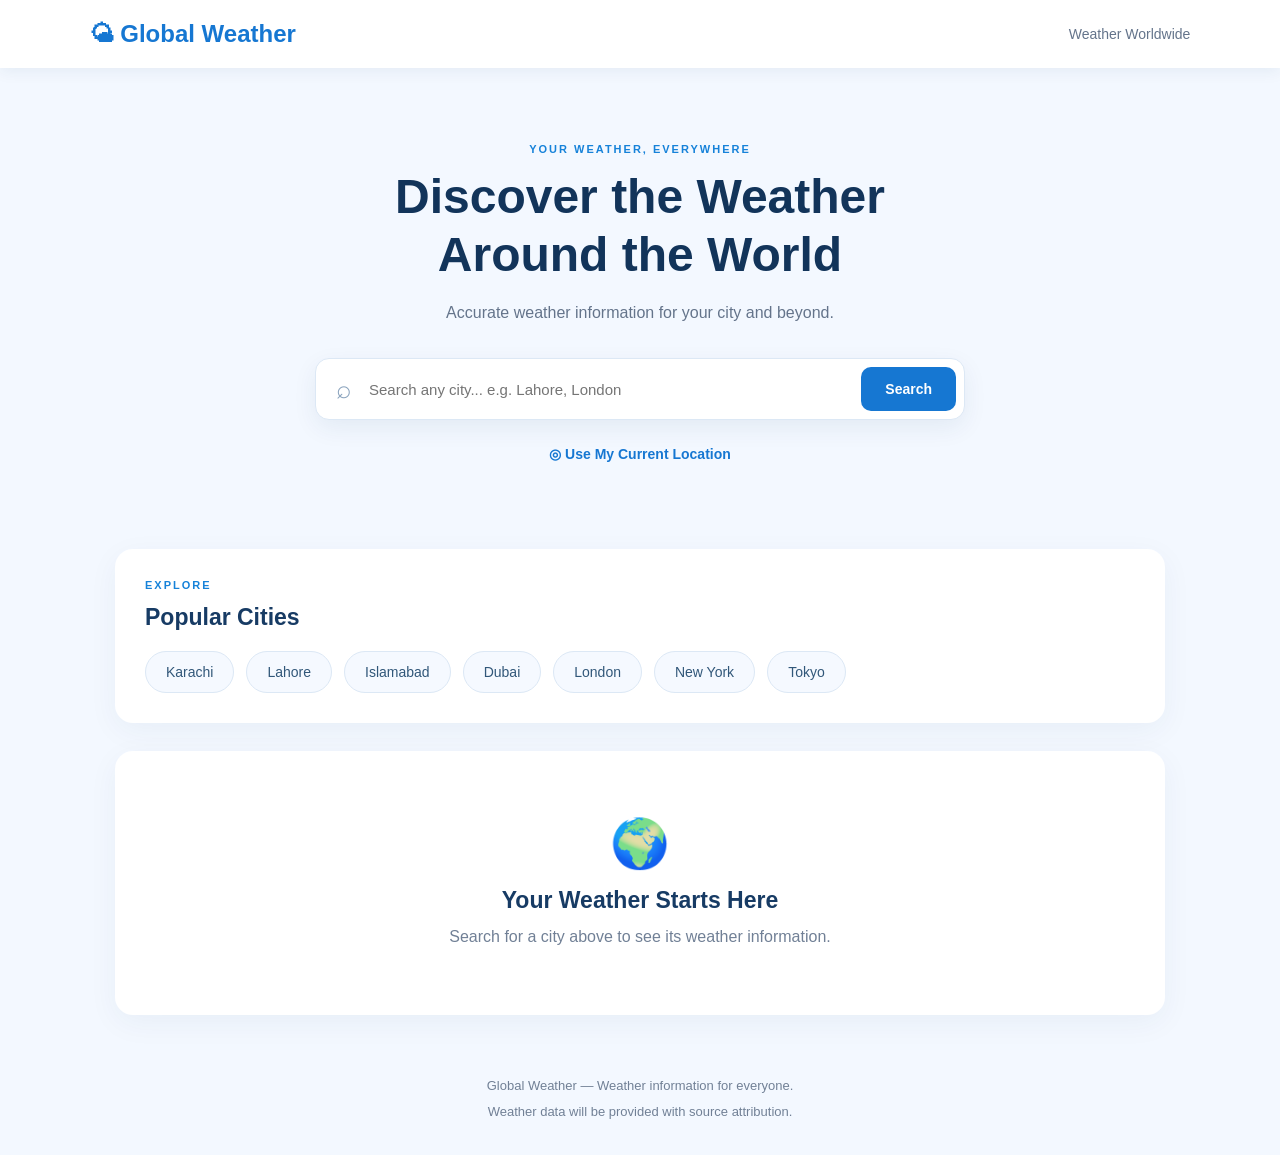
==== index.html @ faf13d88 "Add GlobalWeather website" ====
<!DOCTYPE html>
<html lang="en">
<head>
    <meta charset="UTF-8">
    <meta name="viewport" content="width=device-width, initial-scale=1.0">
    <meta name="description" content="Check live weather and forecasts for cities across Pakistan and worldwide.">
    <title>Global Weather — Live Weather Worldwide</title>
    <link rel="stylesheet" href="styles.css">
</head>
<body>

<header class="header">
    <a href="#" class="logo">🌤 Global Weather</a>
    <span class="header-label">Weather Worldwide</span>
</header>

<main>
    <section class="hero">
        <span class="eyebrow">YOUR WEATHER, EVERYWHERE</span>
        <h1>Discover the Weather<br>Around the World</h1>
        <p>Accurate weather information for your city and beyond.</p>

        <form class="search-box" id="searchForm">
            <span class="search-icon">⌕</span>
            <input
                    type="text"
                    id="cityInput"
                    placeholder="Search any city... e.g. Lahore, London"
                    autocomplete="off"
                    required
            >
            <button type="submit">Search</button>
        </form>

        <button class="location-btn" id="locationBtn">
            ◎ Use My Current Location
        </button>

        <p id="statusMessage" class="status-message" aria-live="polite"></p>
    </section>

    <section class="container">
        <div class="section-heading">
            <div>
                <span class="eyebrow">EXPLORE</span>
                <h2>Popular Cities</h2>
            </div>
        </div>

        <div class="city-list">
            <button class="city-btn" data-city="Karachi">Karachi</button>
            <button class="city-btn" data-city="Lahore">Lahore</button>
            <button class="city-btn" data-city="Islamabad">Islamabad</button>
            <button class="city-btn" data-city="Dubai">Dubai</button>
            <button class="city-btn" data-city="London">London</button>
            <button class="city-btn" data-city="New York">New York</button>
            <button class="city-btn" data-city="Tokyo">Tokyo</button>
        </div>
    </section>

    <section class="container weather-section" id="weatherSection">
        <div class="empty-weather">
            <div class="weather-icon">🌍</div>
            <h2>Your Weather Starts Here</h2>
            <p>Search for a city above to see its weather information.</p>
        </div>
    </section>
</main>

<footer class="footer">
    <p>Global Weather — Weather information for everyone.</p>
    <p>Weather data will be provided with source attribution.</p>
</footer>

<script src="app.js"></script>
</body>
</html>
---- styles.css ----
* {
    margin: 0;
    padding: 0;
    box-sizing: border-box;
}

body {
    font-family: Arial, sans-serif;
    background: #f3f8ff;
    color: #172b4d;
    min-height: 100vh;
}

.header {
    background: #fff;
    padding: 20px 7%;
    display: flex;
    justify-content: space-between;
    align-items: center;
    box-shadow: 0 3px 15px rgba(20, 60, 100, .07);
}

.logo {
    color: #1677d2;
    font-size: 24px;
    font-weight: 700;
    text-decoration: none;
}

.header-label {
    color: #64748b;
    font-size: 14px;
}

.hero {
    text-align: center;
    padding: 75px 20px 45px;
}

.eyebrow {
    display: block;
    color: #1682d9;
    font-size: 11px;
    font-weight: 700;
    letter-spacing: 2px;
    margin-bottom: 13px;
}

.hero h1 {
    font-size: clamp(32px, 5vw, 48px);
    line-height: 1.2;
    color: #12345a;
    margin-bottom: 16px;
}

.hero > p {
    color: #64748b;
    line-height: 1.7;
}

.search-box {
    max-width: 650px;
    margin: 32px auto 16px;
    padding: 8px;
    background: white;
    border: 1px solid #dce8f5;
    border-radius: 14px;
    display: flex;
    align-items: center;
    box-shadow: 0 8px 25px rgba(20, 60, 100, .07);
}

.search-icon {
    font-size: 26px;
    padding: 0 12px;
    color: #8aa3bd;
}

.search-box input {
    flex: 1;
    min-width: 0;
    border: none;
    outline: none;
    padding: 13px 5px;
    font-size: 15px;
    color: #172b4d;
}

.search-box button {
    background: #1677d2;
    color: white;
    border: none;
    border-radius: 10px;
    padding: 14px 24px;
    font-size: 14px;
    font-weight: 700;
    cursor: pointer;
    transition: .2s;
}

.search-box button:hover {
    background: #095eaf;
}

.location-btn {
    background: transparent;
    border: none;
    color: #1677d2;
    font-size: 14px;
    font-weight: 600;
    cursor: pointer;
    padding: 10px;
}

.status-message {
    min-height: 22px;
    color: #d97706;
    font-size: 14px;
    margin-top: 10px;
}

.container {
    max-width: 1050px;
    margin: 0 auto 28px;
    padding: 30px;
    background: white;
    border-radius: 18px;
    box-shadow: 0 8px 30px rgba(20, 60, 100, .05);
}

.section-heading {
    margin-bottom: 20px;
}

.section-heading h2,
.container h2 {
    color: #173b64;
    font-size: 23px;
}

.city-list {
    display: flex;
    flex-wrap: wrap;
    gap: 12px;
}

.city-btn {
    padding: 12px 20px;
    border: 1px solid #dce8f5;
    border-radius: 30px;
    background: #f5f9ff;
    color: #315779;
    font-size: 14px;
    cursor: pointer;
    transition: .2s;
}

.city-btn:hover {
    background: #e3f1ff;
    border-color: #1677d2;
    color: #1677d2;
}

.weather-section {
    min-height: 230px;
}

.empty-weather {
    text-align: center;
    padding: 35px 10px;
}

.weather-icon {
    font-size: 48px;
    margin-bottom: 15px;
}

.empty-weather h2 {
    margin-bottom: 10px;
}

.empty-weather p {
    color: #718096;
    line-height: 1.6;
    margin-top: 8px;
}

.weather-result h3 {
    font-size: 19px;
    color: #173b64;
    margin: 30px 0 17px;
}

.weather-top {
    display: flex;
    justify-content: space-between;
    align-items: center;
    gap: 20px;
}

.weather-top h2 {
    font-size: 27px;
    margin-bottom: 9px;
}

.weather-top p {
    color: #718096;
    font-size: 14px;
}

.main-temperature {
    text-align: center;
}

.main-temperature img {
    width: 75px;
    height: 75px;
    display: block;
    margin: auto;
}

.main-temperature strong {
    font-size: 42px;
    color: #1677d2;
}

.main-temperature p {
    margin-top: 5px;
}

.weather-details {
    display: grid;
    grid-template-columns: repeat(4, 1fr);
    gap: 14px;
    margin-top: 30px;
}

.detail-card {
    background: #f3f8ff;
    border: 1px solid #e5eef8;
    border-radius: 13px;
    padding: 20px 12px;
    text-align: center;
}

.detail-card span {
    display: block;
    color: #718096;
    font-size: 13px;
    margin-bottom: 10px;
}

.detail-card strong {
    color: #173b64;
    font-size: 19px;
}

.forecast-list {
    display: flex;
    flex-wrap: wrap;
    gap: 12px;
}

.forecast-item {
    flex: 1;
    min-width: 120px;
    background: #f3f8ff;
    border: 1px solid #e5eef8;
    border-radius: 12px;
    padding: 17px 12px;
    text-align: center;
    display: flex;
    flex-direction: column;
    gap: 10px;
}

.forecast-item span {
    font-size: 18px;
    font-weight: 700;
    color: #1677d2;
}

.forecast-item small {
    color: #718096;
    line-height: 1.4;
}

.sun-info {
    display: flex;
    flex-wrap: wrap;
    justify-content: space-between;
    gap: 12px;
    margin-top: 25px;
    padding: 18px;
    background: #fff8e9;
    border-radius: 12px;
    color: #805d22;
}

.weather-source {
    margin-top: 22px;
    color: #718096;
    font-size: 12px;
}

.weather-source a {
    color: #1677d2;
}

.footer {
    text-align: center;
    padding: 30px 15px;
    color: #718096;
    font-size: 13px;
    line-height: 2;
}

@media (max-width: 650px) {
    .header {
        padding: 17px 5%;
    }

    .logo {
        font-size: 19px;
    }

    .header-label {
        font-size: 12px;
    }

    .hero {
        padding: 55px 16px 35px;
    }

    .search-box {
        gap: 3px;
    }

    .search-box input {
        font-size: 13px;
    }

    .search-box button {
        padding: 13px 15px;
    }

    .container {
        margin: 0 12px 20px;
        padding: 22px 17px;
    }

    .weather-top {
        align-items: flex-start;
    }

    .weather-top h2 {
        font-size: 20px;
    }

    .main-temperature strong {
        font-size: 32px;
    }

    .main-temperature img {
        width: 55px;
        height: 55px;
    }

    .weather-details {
        grid-template-columns: repeat(2, 1fr);
    }

    .forecast-item {
        min-width: 95px;
    }
}
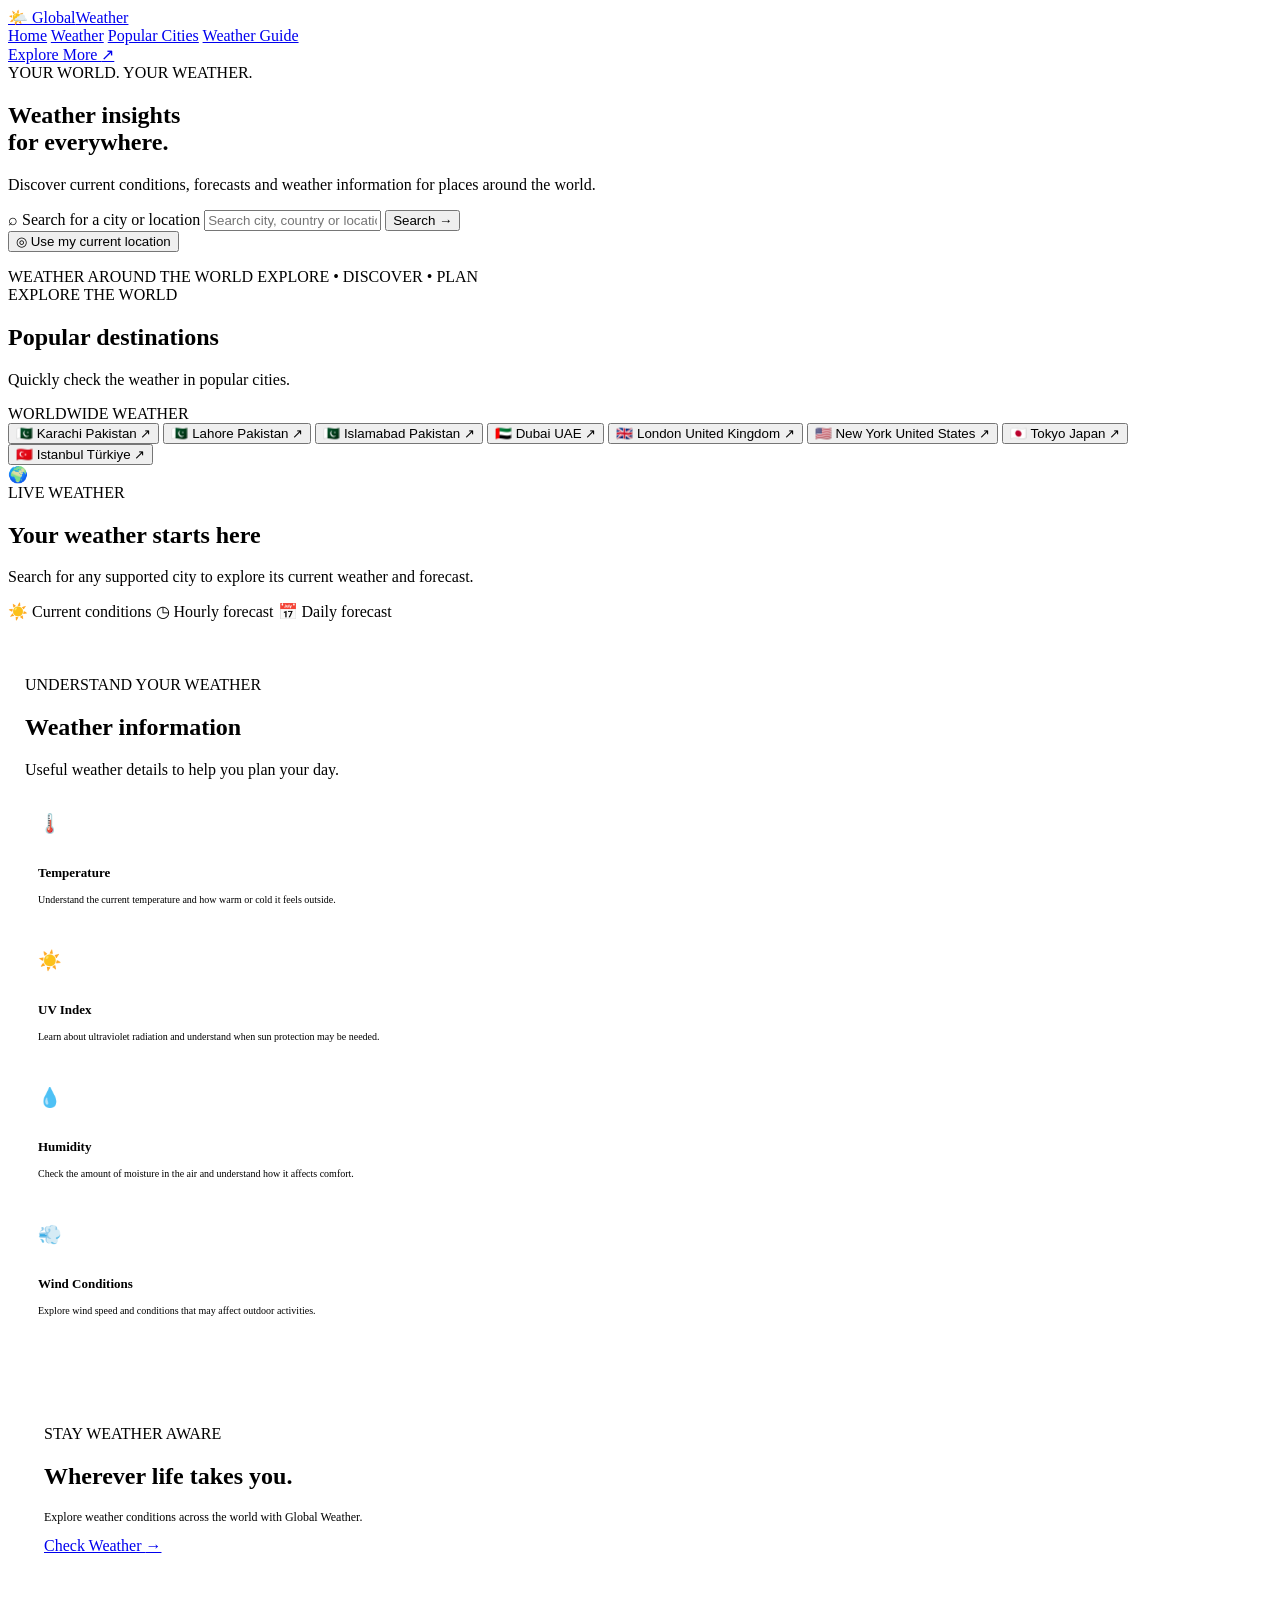
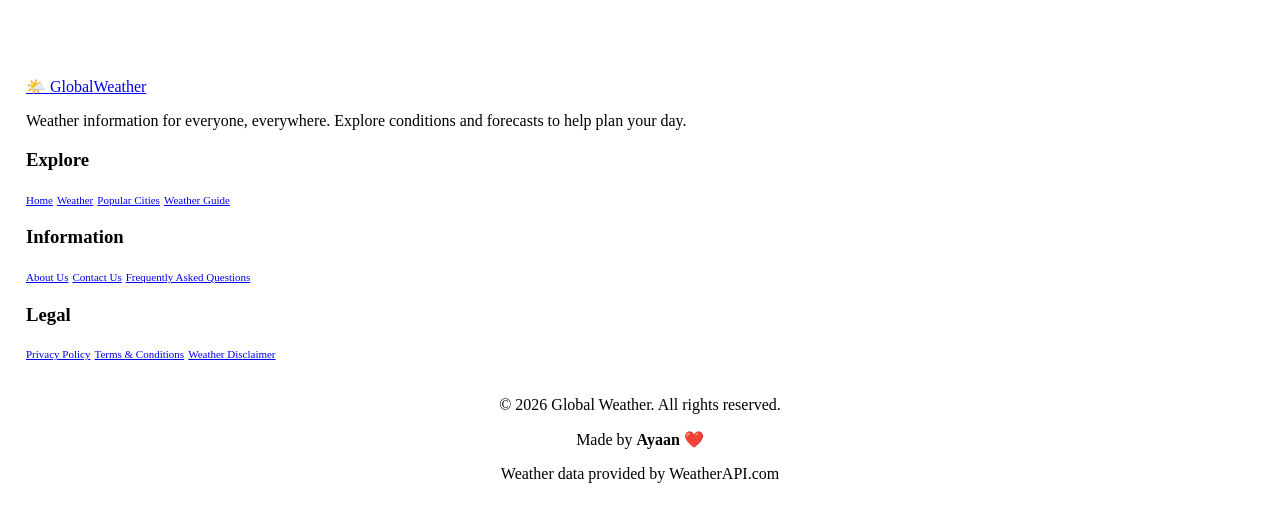
==== commit 03c24a7a: "Final GlobalWeather update" ====
--- a/index.html
+++ b/index.html
@@ -4,75 +4,315 @@
 <head>
     <meta charset="UTF-8">
     <meta name="viewport" content="width=device-width, initial-scale=1.0">
-    <meta name="description" content="Check live weather and forecasts for cities across Pakistan and worldwide.">
-    <title>Global Weather — Live Weather Worldwide</title>
+
+    <title>Global Weather — Live Weather Forecast Worldwide</title>
+    <meta name="description" content="Explore current weather, hourly forecasts, daily weather conditions and forecasts for cities across Pakistan and around the world.">
+    <meta name="theme-color" content="#ffffff">
+
+    <link rel="preconnect" href="https://fonts.googleapis.com">
+    <link rel="preconnect" href="https://fonts.gstatic.com" crossorigin>
+    <link href="https://fonts.googleapis.com/css2?family=DM+Sans:wght@400;500;600;700;800&display=swap" rel="stylesheet">
+
     <link rel="stylesheet" href="styles.css">
 </head>
+
 <body>
 
-<header class="header">
-    <a href="#" class="logo">🌤 Global Weather</a>
-    <span class="header-label">Weather Worldwide</span>
+<header class="site-header">
+    <div class="header-inner">
+
+        <a href="index.html" class="brand">
+            <span class="brand-icon">🌤️</span>
+            <span>Global<span class="brand-blue">Weather</span></span>
+        </a>
+
+        <nav class="main-nav" aria-label="Main navigation">
+            <a href="#home" class="active">Home</a>
+            <a href="#weatherSection">Weather</a>
+            <a href="#popularCities">Popular Cities</a>
+            <a href="#weatherInfo">Weather Guide</a>
+        </nav>
+
+        <a href="#footer" class="header-link">Explore More <span>↗</span></a>
+
+    </div>
 </header>
 
 <main>
-    <section class="hero">
-        <span class="eyebrow">YOUR WEATHER, EVERYWHERE</span>
-        <h1>Discover the Weather<br>Around the World</h1>
-        <p>Accurate weather information for your city and beyond.</p>
-
-        <form class="search-box" id="searchForm">
-            <span class="search-icon">⌕</span>
-            <input
-                    type="text"
-                    id="cityInput"
-                    placeholder="Search any city... e.g. Lahore, London"
-                    autocomplete="off"
-                    required
-            >
-            <button type="submit">Search</button>
-        </form>
-
-        <button class="location-btn" id="locationBtn">
-            ◎ Use My Current Location
-        </button>
-
-        <p id="statusMessage" class="status-message" aria-live="polite"></p>
-    </section>
-
-    <section class="container">
+
+    <!-- HERO SECTION -->
+    <section class="hero-section" id="home">
+        <div class="hero-background"></div>
+
+        <div class="hero-content">
+
+            <span class="hero-label">
+                <span class="live-dot"></span>
+                YOUR WORLD. YOUR WEATHER.
+            </span>
+
+            <h1>
+                Weather insights<br>
+                for <span>everywhere.</span>
+            </h1>
+
+            <p class="hero-description">
+                Discover current conditions, forecasts and weather
+                information for places around the world.
+            </p>
+
+            <form class="search-box" id="searchForm">
+                <span class="search-icon">⌕</span>
+
+                <label for="cityInput" class="visually-hidden">
+                    Search for a city or location
+                </label>
+
+                <input
+                        type="text"
+                        id="cityInput"
+                        placeholder="Search city, country or location..."
+                        autocomplete="off"
+                        required
+                >
+
+                <button type="submit">
+                    Search <span>→</span>
+                </button>
+            </form>
+
+            <button class="location-btn" id="locationBtn">
+                <span>◎</span> Use my current location
+            </button>
+
+            <p id="statusMessage" class="status-message" aria-live="polite"></p>
+
+        </div>
+
+        <div class="hero-bottom">
+            <span>WEATHER AROUND THE WORLD</span>
+            <span>EXPLORE • DISCOVER • PLAN</span>
+        </div>
+    </section>
+
+
+    <!-- POPULAR CITIES -->
+    <section class="content-section popular-section" id="popularCities">
+
         <div class="section-heading">
             <div>
-                <span class="eyebrow">EXPLORE</span>
-                <h2>Popular Cities</h2>
+                <span class="section-kicker">EXPLORE THE WORLD</span>
+                <h2>Popular destinations</h2>
+                <p>Quickly check the weather in popular cities.</p>
             </div>
-        </div>
-
-        <div class="city-list">
-            <button class="city-btn" data-city="Karachi">Karachi</button>
-            <button class="city-btn" data-city="Lahore">Lahore</button>
-            <button class="city-btn" data-city="Islamabad">Islamabad</button>
-            <button class="city-btn" data-city="Dubai">Dubai</button>
-            <button class="city-btn" data-city="London">London</button>
-            <button class="city-btn" data-city="New York">New York</button>
-            <button class="city-btn" data-city="Tokyo">Tokyo</button>
-        </div>
-    </section>
-
-    <section class="container weather-section" id="weatherSection">
-        <div class="empty-weather">
-            <div class="weather-icon">🌍</div>
-            <h2>Your Weather Starts Here</h2>
-            <p>Search for a city above to see its weather information.</p>
-        </div>
-    </section>
+
+            <span class="section-decoration">WORLDWIDE WEATHER</span>
+        </div>
+
+        <div class="city-grid">
+
+            <button class="city-card" data-city="Karachi">
+                <span class="city-flag">🇵🇰</span>
+                <span class="city-name">Karachi</span>
+                <span class="city-country">Pakistan</span>
+                <span class="city-arrow">↗</span>
+            </button>
+
+            <button class="city-card" data-city="Lahore">
+                <span class="city-flag">🇵🇰</span>
+                <span class="city-name">Lahore</span>
+                <span class="city-country">Pakistan</span>
+                <span class="city-arrow">↗</span>
+            </button>
+
+            <button class="city-card" data-city="Islamabad">
+                <span class="city-flag">🇵🇰</span>
+                <span class="city-name">Islamabad</span>
+                <span class="city-country">Pakistan</span>
+                <span class="city-arrow">↗</span>
+            </button>
+
+            <button class="city-card" data-city="Dubai">
+                <span class="city-flag">🇦🇪</span>
+                <span class="city-name">Dubai</span>
+                <span class="city-country">UAE</span>
+                <span class="city-arrow">↗</span>
+            </button>
+
+            <button class="city-card" data-city="London">
+                <span class="city-flag">🇬🇧</span>
+                <span class="city-name">London</span>
+                <span class="city-country">United Kingdom</span>
+                <span class="city-arrow">↗</span>
+            </button>
+
+            <button class="city-card" data-city="New York">
+                <span class="city-flag">🇺🇸</span>
+                <span class="city-name">New York</span>
+                <span class="city-country">United States</span>
+                <span class="city-arrow">↗</span>
+            </button>
+
+            <button class="city-card" data-city="Tokyo">
+                <span class="city-flag">🇯🇵</span>
+                <span class="city-name">Tokyo</span>
+                <span class="city-country">Japan</span>
+                <span class="city-arrow">↗</span>
+            </button>
+
+            <button class="city-card" data-city="Istanbul">
+                <span class="city-flag">🇹🇷</span>
+                <span class="city-name">Istanbul</span>
+                <span class="city-country">Türkiye</span>
+                <span class="city-arrow">↗</span>
+            </button>
+
+        </div>
+    </section>
+
+
+    <!-- WEATHER RESULTS -->
+    <section class="content-section weather-section" id="weatherSection">
+
+        <div class="weather-welcome">
+            <div class="welcome-icon">🌍</div>
+
+            <span class="section-kicker">LIVE WEATHER</span>
+
+            <h2>Your weather starts here</h2>
+
+            <p>
+                Search for any supported city to explore its current
+                weather and forecast.
+            </p>
+
+            <div class="welcome-features">
+                <span>☀️ Current conditions</span>
+                <span>◷ Hourly forecast</span>
+                <span>📅 Daily forecast</span>
+            </div>
+        </div>
+
+    </section>
+
+
+    <!-- WEATHER INFORMATION -->
+    <section class="content-section information-section" id="weatherInfo">
+
+        <div class="section-heading">
+            <div>
+                <span class="section-kicker">UNDERSTAND YOUR WEATHER</span>
+                <h2>Weather information</h2>
+                <p>Useful weather details to help you plan your day.</p>
+            </div>
+        </div>
+
+        <div class="information-grid">
+
+            <article class="information-card">
+                <div class="info-icon blue-icon">🌡️</div>
+                <h3>Temperature</h3>
+                <p>
+                    Understand the current temperature and how warm
+                    or cold it feels outside.
+                </p>
+            </article>
+
+            <article class="information-card">
+                <div class="info-icon orange-icon">☀️</div>
+                <h3>UV Index</h3>
+                <p>
+                    Learn about ultraviolet radiation and understand
+                    when sun protection may be needed.
+                </p>
+            </article>
+
+            <article class="information-card">
+                <div class="info-icon green-icon">💧</div>
+                <h3>Humidity</h3>
+                <p>
+                    Check the amount of moisture in the air and
+                    understand how it affects comfort.
+                </p>
+            </article>
+
+            <article class="information-card">
+                <div class="info-icon purple-icon">💨</div>
+                <h3>Wind Conditions</h3>
+                <p>
+                    Explore wind speed and conditions that may
+                    affect outdoor activities.
+                </p>
+            </article>
+
+        </div>
+    </section>
+
+
+    <!-- CALL TO ACTION -->
+    <section class="explore-banner">
+        <div>
+            <span class="section-kicker">STAY WEATHER AWARE</span>
+            <h2>Wherever life takes you.</h2>
+            <p>Explore weather conditions across the world with Global Weather.</p>
+        </div>
+
+        <a href="#home" class="explore-button">Check Weather <span>→</span></a>
+    </section>
+
 </main>
 
-<footer class="footer">
-    <p>Global Weather — Weather information for everyone.</p>
-    <p>Weather data will be provided with source attribution.</p>
+
+<!-- FOOTER -->
+<footer class="site-footer" id="footer">
+
+    <div class="footer-main">
+
+        <div class="footer-brand-column">
+            <a href="index.html" class="brand footer-brand">
+                <span class="brand-icon">🌤️</span>
+                <span>Global<span class="brand-blue">Weather</span></span>
+            </a>
+
+            <p>
+                Weather information for everyone, everywhere.
+                Explore conditions and forecasts to help plan your day.
+            </p>
+        </div>
+
+        <div class="footer-column">
+            <h3>Explore</h3>
+            <a href="index.html">Home</a>
+            <a href="#weatherSection">Weather</a>
+            <a href="#popularCities">Popular Cities</a>
+            <a href="#weatherInfo">Weather Guide</a>
+        </div>
+
+        <div class="footer-column">
+            <h3>Information</h3>
+            <a href="about.html">About Us</a>
+            <a href="contact.html">Contact Us</a>
+            <a href="faq.html">Frequently Asked Questions</a>
+        </div>
+
+        <div class="footer-column">
+            <h3>Legal</h3>
+            <a href="privacy.html">Privacy Policy</a>
+            <a href="terms.html">Terms & Conditions</a>
+            <a href="disclaimer.html">Weather Disclaimer</a>
+        </div>
+
+    </div>
+
+    <div class="footer-bottom">
+        <p>© <span id="currentYear">2026</span> Global Weather. All rights reserved.</p>
+        <p class="made-by">Made by <strong>Ayaan</strong> ❤️</p>
+        <p class="footer-credit">Weather data provided by WeatherAPI.com</p>
+    </div>
+
 </footer>
 
 <script src="app.js"></script>
+
 </body>
 </html>
--- a/styles.css
+++ b/styles.css
@@ -1,377 +1,137 @@
 
-* {
-    margin: 0;
-    padding: 0;
-    box-sizing: border-box;
-}
 
-body {
-    font-family: Arial, sans-serif;
-    background: #f3f8ff;
-    color: #172b4d;
-    min-height: 100vh;
-}
 
-.header {
-    background: #fff;
-    padding: 20px 7%;
-    display: flex;
-    justify-content: space-between;
-    align-items: center;
-    box-shadow: 0 3px 15px rgba(20, 60, 100, .07);
-}
 
-.logo {
-    color: #1677d2;
-    font-size: 24px;
-    font-weight: 700;
-    text-decoration: none;
-}
 
-.header-label {
-    color: #64748b;
-    font-size: 14px;
-}
 
-.hero {
-    text-align: center;
-    padding: 75px 20px 45px;
-}
-
-.eyebrow {
-    display: block;
-    color: #1682d9;
-    font-size: 11px;
-    font-weight: 700;
-    letter-spacing: 2px;
-    margin-bottom: 13px;
-}
-
-.hero h1 {
-    font-size: clamp(32px, 5vw, 48px);
-    line-height: 1.2;
-    color: #12345a;
-    margin-bottom: 16px;
-}
-
-.hero > p {
-    color: #64748b;
-    line-height: 1.7;
-}
-
-.search-box {
-    max-width: 650px;
-    margin: 32px auto 16px;
-    padding: 8px;
-    background: white;
-    border: 1px solid #dce8f5;
-    border-radius: 14px;
-    display: flex;
-    align-items: center;
-    box-shadow: 0 8px 25px rgba(20, 60, 100, .07);
-}
-
-.search-icon {
-    font-size: 26px;
-    padding: 0 12px;
-    color: #8aa3bd;
-}
-
-.search-box input {
-    flex: 1;
-    min-width: 0;
-    border: none;
-    outline: none;
-    padding: 13px 5px;
-    font-size: 15px;
-    color: #172b4d;
-}
-
-.search-box button {
-    background: #1677d2;
-    color: white;
-    border: none;
-    border-radius: 10px;
-    padding: 14px 24px;
-    font-size: 14px;
-    font-weight: 700;
-    cursor: pointer;
-    transition: .2s;
-}
-
-.search-box button:hover {
-    background: #095eaf;
-}
-
-.location-btn {
-    background: transparent;
-    border: none;
-    color: #1677d2;
-    font-size: 14px;
-    font-weight: 600;
-    cursor: pointer;
-    padding: 10px;
-}
-
-.status-message {
-    min-height: 22px;
-    color: #d97706;
-    font-size: 14px;
-    margin-top: 10px;
-}
-
-.container {
-    max-width: 1050px;
-    margin: 0 auto 28px;
-    padding: 30px;
-    background: white;
-    border-radius: 18px;
-    box-shadow: 0 8px 30px rgba(20, 60, 100, .05);
-}
-
-.section-heading {
-    margin-bottom: 20px;
-}
-
-.section-heading h2,
-.container h2 {
-    color: #173b64;
-    font-size: 23px;
-}
-
-.city-list {
-    display: flex;
-    flex-wrap: wrap;
-    gap: 12px;
-}
-
-.city-btn {
-    padding: 12px 20px;
-    border: 1px solid #dce8f5;
-    border-radius: 30px;
-    background: #f5f9ff;
-    color: #315779;
-    font-size: 14px;
-    cursor: pointer;
-    transition: .2s;
-}
-
-.city-btn:hover {
-    background: #e3f1ff;
-    border-color: #1677d2;
-    color: #1677d2;
-}
-
-.weather-section {
-    min-height: 230px;
-}
-
-.empty-weather {
-    text-align: center;
-    padding: 35px 10px;
-}
-
-.weather-icon {
-    font-size: 48px;
-    margin-bottom: 15px;
-}
-
-.empty-weather h2 {
-    margin-bottom: 10px;
-}
-
-.empty-weather p {
-    color: #718096;
-    line-height: 1.6;
-    margin-top: 8px;
-}
-
-.weather-result h3 {
-    font-size: 19px;
-    color: #173b64;
-    margin: 30px 0 17px;
-}
-
-.weather-top {
-    display: flex;
-    justify-content: space-between;
-    align-items: center;
-    gap: 20px;
-}
-
-.weather-top h2 {
-    font-size: 27px;
-    margin-bottom: 9px;
-}
-
-.weather-top p {
-    color: #718096;
-    font-size: 14px;
-}
-
-.main-temperature {
-    text-align: center;
-}
-
-.main-temperature img {
-    width: 75px;
-    height: 75px;
-    display: block;
-    margin: auto;
-}
-
-.main-temperature strong {
-    font-size: 42px;
-    color: #1677d2;
-}
-
-.main-temperature p {
-    margin-top: 5px;
-}
-
-.weather-details {
-    display: grid;
-    grid-template-columns: repeat(4, 1fr);
-    gap: 14px;
-    margin-top: 30px;
-}
-
-.detail-card {
-    background: #f3f8ff;
-    border: 1px solid #e5eef8;
-    border-radius: 13px;
-    padding: 20px 12px;
-    text-align: center;
-}
-
-.detail-card span {
-    display: block;
-    color: #718096;
-    font-size: 13px;
-    margin-bottom: 10px;
-}
-
-.detail-card strong {
-    color: #173b64;
-    font-size: 19px;
-}
-
-.forecast-list {
-    display: flex;
-    flex-wrap: wrap;
-    gap: 12px;
-}
-
-.forecast-item {
-    flex: 1;
-    min-width: 120px;
-    background: #f3f8ff;
-    border: 1px solid #e5eef8;
-    border-radius: 12px;
-    padding: 17px 12px;
-    text-align: center;
-    display: flex;
-    flex-direction: column;
-    gap: 10px;
-}
-
-.forecast-item span {
-    font-size: 18px;
-    font-weight: 700;
-    color: #1677d2;
-}
-
-.forecast-item small {
-    color: #718096;
-    line-height: 1.4;
-}
-
-.sun-info {
-    display: flex;
-    flex-wrap: wrap;
-    justify-content: space-between;
-    gap: 12px;
-    margin-top: 25px;
-    padding: 18px;
-    background: #fff8e9;
-    border-radius: 12px;
-    color: #805d22;
-}
-
-.weather-source {
-    margin-top: 22px;
-    color: #718096;
-    font-size: 12px;
-}
-
-.weather-source a {
-    color: #1677d2;
-}
-
-.footer {
-    text-align: center;
-    padding: 30px 15px;
-    color: #718096;
-    font-size: 13px;
-    line-height: 2;
-}
-
-@media (max-width: 650px) {
-    .header {
-        padding: 17px 5%;
+    .main-temperature strong {
+        font-size: 37px;
     }
 
-    .logo {
+    .main-temperature p {
+        margin-left: auto;
+    }
+
+    .weather-details {
+        grid-template-columns: repeat(2, minmax(0, 1fr));
+        gap: 9px;
+        margin: 20px 0 25px;
+    }
+
+    .detail-card {
+        padding: 13px;
+    }
+
+    .detail-card strong {
+        font-size: 17px;
+    }
+
+    .forecast-list {
+        grid-template-columns: repeat(2, minmax(0, 1fr));
+    }
+
+    .forecast-item {
+        padding: 13px 7px;
+    }
+
+    .sun-info {
+        flex-direction: column;
+        gap: 9px;
+    }
+
+    .information-section {
+        padding: 55px 17px;
+    }
+
+    .information-grid {
+        gap: 10px;
+    }
+
+    .information-card {
+        padding: 17px 13px;
+    }
+
+    .information-card h3 {
+        font-size: 13px;
+    }
+
+    .information-card p {
+        font-size: 10px;
+    }
+
+    .info-icon {
+        width: 40px;
+        height: 40px;
         font-size: 19px;
     }
 
-    .header-label {
+    .explore-banner {
+        margin: 0 17px;
+        padding: 27px 19px;
+        flex-direction: column;
+        align-items: flex-start;
+    }
+
+    .explore-banner h2 {
+        font-size: 24px;
+    }
+
+    .explore-banner p {
         font-size: 12px;
     }
 
-    .hero {
-        padding: 55px 16px 35px;
+    .site-footer {
+        margin-top: 55px;
+        padding: 40px 18px 0;
     }
 
-    .search-box {
-        gap: 3px;
+    .footer-main {
+        grid-template-columns: repeat(2, minmax(0, 1fr));
+        gap: 30px 18px;
     }
 
-    .search-box input {
-        font-size: 13px;
+    .footer-brand-column {
+        grid-column: 1 / -1;
     }
 
-    .search-box button {
-        padding: 13px 15px;
+    .footer-brand-column > p {
+        max-width: 100%;
     }
 
-    .container {
-        margin: 0 12px 20px;
-        padding: 22px 17px;
+    .footer-column a {
+        font-size: 11px;
     }
 
-    .weather-top {
-        align-items: flex-start;
+    .footer-bottom {
+        padding: 18px 0;
+        justify-content: center;
+        text-align: center;
+        flex-direction: column;
+    }
+}
+
+/* SMALL MOBILE */
+
+@media (max-width: 360px) {
+    .hero-content h1 {
+        font-size: 36px;
     }
 
-    .weather-top h2 {
-        font-size: 20px;
+    .main-nav {
+        gap: 11px;
     }
 
-    .main-temperature strong {
-        font-size: 32px;
+    .main-nav a {
+        font-size: 9px;
     }
 
-    .main-temperature img {
-        width: 55px;
-        height: 55px;
-    }
-
-    .weather-details {
-        grid-template-columns: repeat(2, 1fr);
-    }
-
-    .forecast-item {
-        min-width: 95px;
+    .city-card {
+        padding: 11px;
     }
 }
+
+```
+
+
+
+
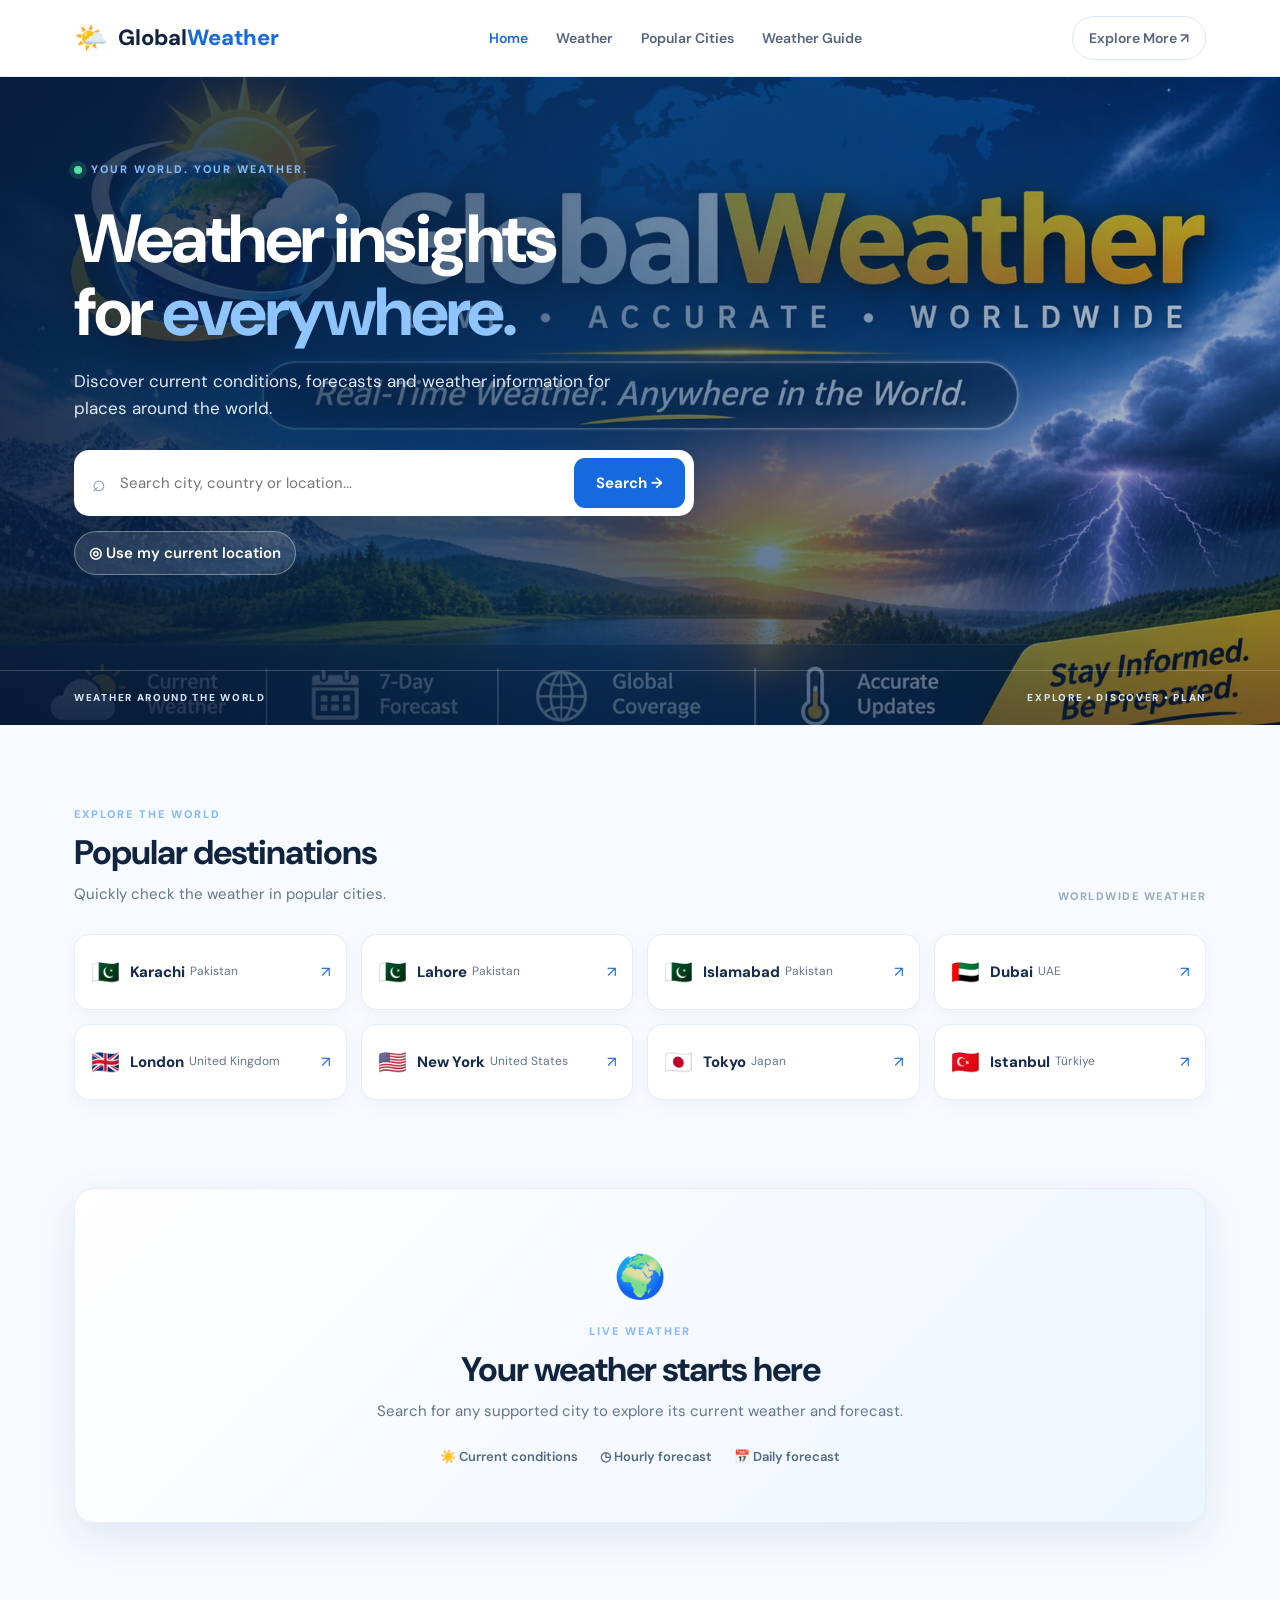
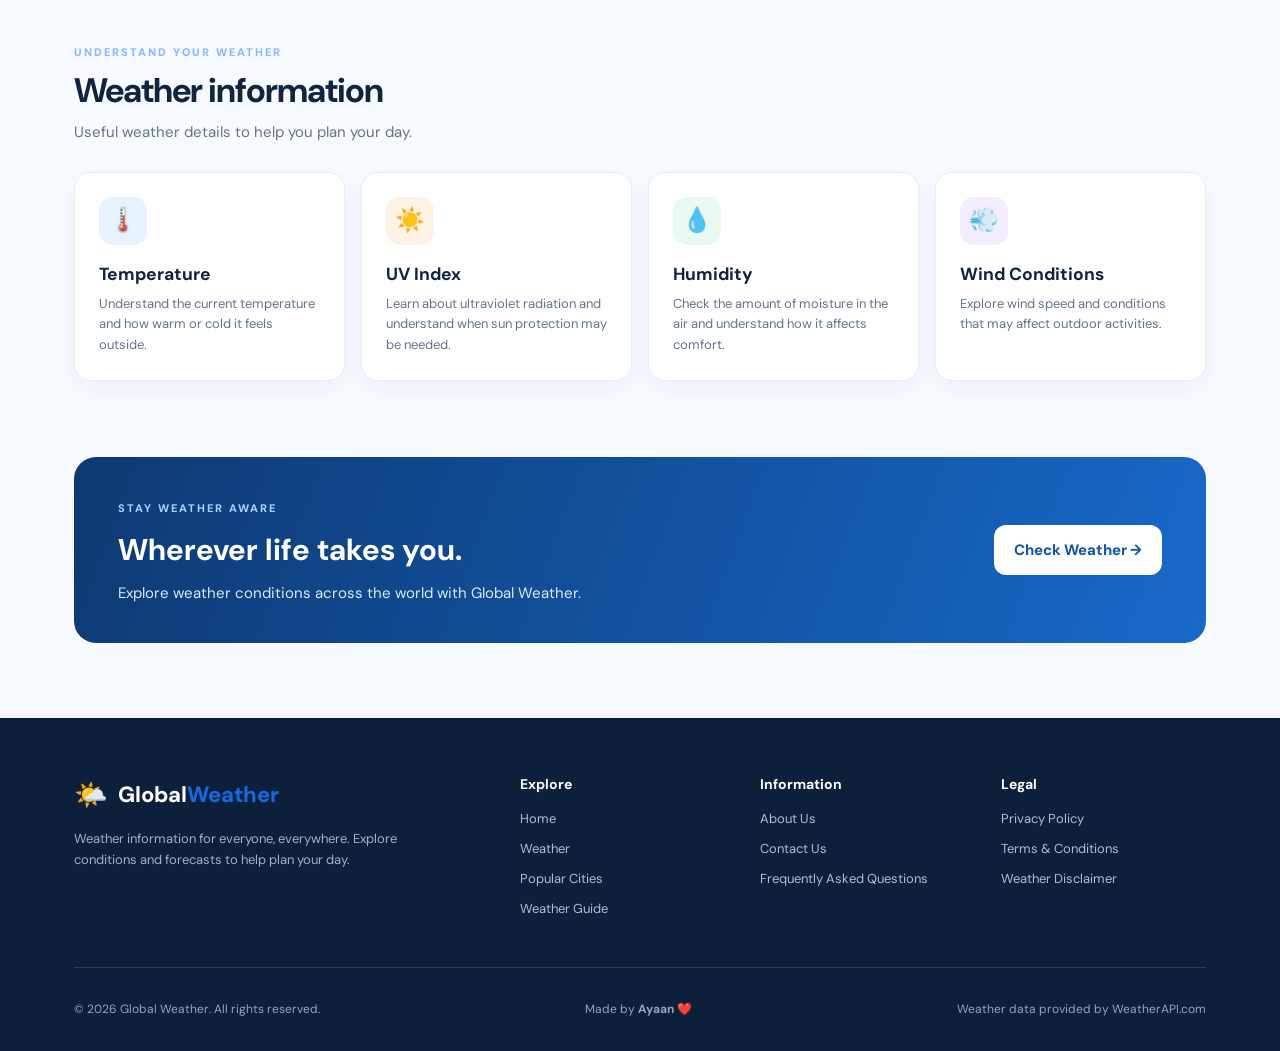
==== commit 756adbe7: "Update index.html" ====
--- a/index.html
+++ b/index.html
@@ -14,6 +14,7 @@
     <link href="https://fonts.googleapis.com/css2?family=DM+Sans:wght@400;500;600;700;800&display=swap" rel="stylesheet">
 
     <link rel="stylesheet" href="styles.css">
+    <meta name="google-site-verification" content="1d3GcAgWFbtn0HKTfm3PbWoZwVpIc8SyBfxOaGjDZZ0" />
 </head>
 
 <body>
--- a/styles.css
+++ b/styles.css
@@ -1,137 +1,92 @@
+/* GlobalWeather — complete responsive stylesheet */
+@import url('https://fonts.googleapis.com/css2?family=DM+Sans:wght@400;500;600;700;800&display=swap');
 
-
-
-
-
-
-    .main-temperature strong {
-        font-size: 37px;
-    }
-
-    .main-temperature p {
-        margin-left: auto;
-    }
-
-    .weather-details {
-        grid-template-columns: repeat(2, minmax(0, 1fr));
-        gap: 9px;
-        margin: 20px 0 25px;
-    }
-
-    .detail-card {
-        padding: 13px;
-    }
-
-    .detail-card strong {
-        font-size: 17px;
-    }
-
-    .forecast-list {
-        grid-template-columns: repeat(2, minmax(0, 1fr));
-    }
-
-    .forecast-item {
-        padding: 13px 7px;
-    }
-
-    .sun-info {
-        flex-direction: column;
-        gap: 9px;
-    }
-
-    .information-section {
-        padding: 55px 17px;
-    }
-
-    .information-grid {
-        gap: 10px;
-    }
-
-    .information-card {
-        padding: 17px 13px;
-    }
-
-    .information-card h3 {
-        font-size: 13px;
-    }
-
-    .information-card p {
-        font-size: 10px;
-    }
-
-    .info-icon {
-        width: 40px;
-        height: 40px;
-        font-size: 19px;
-    }
-
-    .explore-banner {
-        margin: 0 17px;
-        padding: 27px 19px;
-        flex-direction: column;
-        align-items: flex-start;
-    }
-
-    .explore-banner h2 {
-        font-size: 24px;
-    }
-
-    .explore-banner p {
-        font-size: 12px;
-    }
-
-    .site-footer {
-        margin-top: 55px;
-        padding: 40px 18px 0;
-    }
-
-    .footer-main {
-        grid-template-columns: repeat(2, minmax(0, 1fr));
-        gap: 30px 18px;
-    }
-
-    .footer-brand-column {
-        grid-column: 1 / -1;
-    }
-
-    .footer-brand-column > p {
-        max-width: 100%;
-    }
-
-    .footer-column a {
-        font-size: 11px;
-    }
-
-    .footer-bottom {
-        padding: 18px 0;
-        justify-content: center;
-        text-align: center;
-        flex-direction: column;
-    }
+:root {
+  --blue:#1769e0; --blue-dark:#0d47a1; --navy:#10233f; --ink:#172b4d;
+  --muted:#64748b; --line:#e5edf7; --surface:#f4f8fd; --white:#fff;
+  --shadow:0 14px 38px rgba(25,65,120,.10); --radius:20px;
 }
-
-/* SMALL MOBILE */
-
-@media (max-width: 360px) {
-    .hero-content h1 {
-        font-size: 36px;
-    }
-
-    .main-nav {
-        gap: 11px;
-    }
-
-    .main-nav a {
-        font-size: 9px;
-    }
-
-    .city-card {
-        padding: 11px;
-    }
-}
-
-```
-
-
-
-
+*{box-sizing:border-box}
+html{scroll-behavior:smooth}
+body{margin:0;background:#f7faff;color:var(--ink);font-family:'DM Sans',Arial,sans-serif;font-size:15px;line-height:1.6}
+a{color:inherit;text-decoration:none}
+button,input{font:inherit}
+button{cursor:pointer}
+.site-header{position:sticky;top:0;z-index:50;background:rgba(255,255,255,.94);backdrop-filter:blur(14px);border-bottom:1px solid var(--line)}
+.header-inner{max-width:1180px;height:76px;margin:auto;padding:0 24px;display:flex;align-items:center;justify-content:space-between;gap:24px}
+.brand{display:flex;align-items:center;gap:10px;font-weight:800;font-size:22px;color:var(--navy);white-space:nowrap}
+.brand-icon{font-size:27px}.brand-blue{color:var(--blue)}
+.main-nav{display:flex;align-items:center;gap:28px}
+.main-nav a,.header-link{font-size:14px;font-weight:600;color:#53657e;transition:.2s}
+.main-nav a:hover,.main-nav a.active,.header-link:hover{color:var(--blue)}
+.header-link{padding:10px 16px;border:1px solid #dce8f8;border-radius:30px}
+.hero-section{position:relative;isolation:isolate;min-height:570px;display:flex;align-items:center;overflow:hidden;background:#0d315d;color:white}
+.hero-background{position:absolute;inset:0;z-index:-2;background:linear-gradient(90deg,rgba(7,28,58,.88),rgba(12,57,103,.62),rgba(10,43,83,.25)),url("weather-banner.png") center/cover no-repeat}
+.hero-section:after{content:"";position:absolute;inset:0;z-index:-1;background:linear-gradient(0deg,rgba(7,26,51,.38),transparent 42%)}
+.hero-content{width:min(1180px,100%);margin:0 auto;padding:80px 24px 100px}
+.hero-label,.section-kicker{display:inline-flex;align-items:center;gap:9px;font-size:11px;font-weight:800;letter-spacing:2px;color:#83b9ff}
+.live-dot{width:8px;height:8px;border-radius:50%;background:#53e2a1;box-shadow:0 0 0 5px rgba(83,226,161,.15)}
+.hero-content h1{max-width:700px;margin:22px 0 18px;font-size:clamp(42px,6vw,68px);line-height:1.08;letter-spacing:-2.5px;color:#fff}
+.hero-content h1 span{color:#8ec5ff}
+.hero-description{max-width:570px;margin:0 0 28px;color:#e0ebf8;font-size:17px}
+.search-box{display:flex;align-items:center;gap:10px;max-width:620px;padding:8px 9px 8px 18px;border-radius:15px;background:#fff;box-shadow:0 14px 35px rgba(0,0,0,.18);color:var(--ink)}
+.search-icon{font-size:23px;color:#7d91aa}
+.search-box input{flex:1;min-width:0;border:0;outline:0;padding:10px 4px;color:var(--ink);background:transparent}
+.search-box button,.primary-button{border:0;border-radius:11px;padding:13px 22px;background:var(--blue);color:white;font-weight:700;transition:.2s}
+.search-box button:hover,.primary-button:hover{background:var(--blue-dark);transform:translateY(-1px)}
+.location-btn{margin-top:15px;padding:9px 14px;border:1px solid rgba(255,255,255,.35);border-radius:30px;background:rgba(255,255,255,.12);color:#fff;font-weight:600}
+.status-message{min-height:20px;color:#ffe6a6}
+.hero-bottom{position:absolute;bottom:0;left:0;right:0;display:flex;justify-content:space-between;padding:19px max(24px,calc((100% - 1132px)/2));border-top:1px solid rgba(255,255,255,.2);font-size:10px;font-weight:800;letter-spacing:1.7px;color:#d8e8fb}
+.content-section{max-width:1180px;margin:0 auto;padding:76px 24px}
+.section-heading{display:flex;justify-content:space-between;align-items:end;gap:20px;margin-bottom:28px}
+.section-heading h2,.weather-welcome h2{margin:8px 0;font-size:34px;line-height:1.2;letter-spacing:-1px;color:var(--navy)}
+.section-heading p,.weather-welcome p{margin:0;color:var(--muted)}
+.section-decoration{font-size:11px;letter-spacing:1.5px;font-weight:800;color:#9aabc0}
+.city-grid{display:grid;grid-template-columns:repeat(4,1fr);gap:14px}
+.city-card{display:flex;align-items:center;gap:10px;min-height:76px;padding:16px;border:1px solid var(--line);border-radius:15px;background:white;color:var(--ink);box-shadow:0 5px 18px rgba(24,61,105,.04);text-align:left;transition:.2s}
+.city-card:hover{transform:translateY(-3px);border-color:#9fc4f7;box-shadow:var(--shadow)}
+.city-flag{font-size:23px}.city-name{font-weight:800}.city-country{font-size:12px;color:var(--muted);margin-left:-5px}
+.city-arrow{margin-left:auto;color:var(--blue)}
+.weather-section{padding-top:12px}
+.weather-welcome{padding:54px 25px;text-align:center;border:1px solid var(--line);border-radius:var(--radius);background:linear-gradient(135deg,#fff,#edf5ff);box-shadow:var(--shadow)}
+.welcome-icon{font-size:42px;margin-bottom:8px}
+.welcome-features{display:flex;justify-content:center;gap:22px;flex-wrap:wrap;margin-top:24px;color:#526983;font-size:13px;font-weight:600}
+.weather-result,.weather-card,.forecast-card,.detail-card{background:#fff;border:1px solid var(--line);border-radius:17px;box-shadow:0 8px 25px rgba(22,61,110,.06)}
+.weather-result{padding:28px;margin-top:24px}
+.weather-result h2{margin-top:0;color:var(--navy)}
+.weather-main{display:flex;align-items:center;justify-content:space-between;gap:20px}
+.main-temperature{display:flex;align-items:center;gap:15px}.main-temperature strong{font-size:56px;color:var(--navy)}.main-temperature img{width:82px}
+.weather-details{display:grid;grid-template-columns:repeat(4,1fr);gap:13px;margin:25px 0}
+.detail-card{padding:17px}.detail-card span{display:block;color:var(--muted);font-size:12px}.detail-card strong{display:block;margin-top:5px;font-size:20px;color:var(--navy)}
+.forecast-list,.hourly-list{display:grid;grid-template-columns:repeat(3,1fr);gap:12px}
+.forecast-item{padding:17px;text-align:center;border:1px solid var(--line);border-radius:14px;background:#f8fbff}
+.forecast-item img{width:48px}.sun-info{display:flex;justify-content:space-between;gap:20px;padding:18px;border-radius:14px;background:#f3f8ff}
+.information-section{padding-top:40px}
+.information-grid{display:grid;grid-template-columns:repeat(4,1fr);gap:16px}
+.information-card{padding:24px;border:1px solid var(--line);border-radius:17px;background:white;box-shadow:0 7px 22px rgba(22,61,110,.05)}
+.info-icon{display:grid;place-items:center;width:48px;height:48px;border-radius:14px;font-size:24px;background:#edf5ff}
+.blue-icon{background:#e9f2ff}.orange-icon{background:#fff3e5}.green-icon{background:#e9f9f1}.purple-icon{background:#f3edff}
+.information-card h3{margin:15px 0 6px;color:var(--navy)}.information-card p{margin:0;color:var(--muted);font-size:13px}
+.explore-banner{max-width:1132px;margin:0 auto 75px;padding:38px 44px;display:flex;align-items:center;justify-content:space-between;gap:24px;border-radius:22px;background:linear-gradient(110deg,#0d3972,#1769c9);color:white}
+.explore-banner .section-kicker{color:#a8d0ff}.explore-banner h2{margin:7px 0;font-size:30px}.explore-banner p{margin:0;color:#d9eaff}
+.explore-button{padding:13px 20px;border-radius:12px;background:white;color:#1457a6;font-weight:800;white-space:nowrap}
+.site-footer{background:#0d203b;color:#d7e4f5;padding:55px max(24px,calc((100% - 1132px)/2)) 0}
+.footer-main{display:grid;grid-template-columns:2fr 1fr 1fr 1fr;gap:35px;padding-bottom:38px}
+.footer-brand-column .brand{color:white}.footer-brand-column>p{max-width:330px;color:#9fb1c8;font-size:13px}
+.footer-column h3{margin:0 0 14px;color:white;font-size:14px}.footer-column a{display:block;margin:9px 0;color:#aebed2;font-size:13px}.footer-column a:hover{color:white}
+.footer-bottom{display:flex;justify-content:space-between;gap:15px;padding:20px 0;border-top:1px solid rgba(255,255,255,.13);color:#91a5bf;font-size:12px}
+.page-hero{padding:70px 24px;text-align:center;background:linear-gradient(120deg,#0e3970,#1e75d5);color:#fff}
+.page-hero h1{margin:0 0 10px;font-size:42px}.page-hero p{margin:0;color:#dcecff}
+.page-content{max-width:900px;margin:0 auto;padding:55px 24px 80px}
+.page-content h2{margin-top:30px;color:var(--navy)}.page-content p,.page-content li{color:#52647b}
+.contact-form,.faq-item,.legal-card{margin:18px 0;padding:22px;border:1px solid var(--line);border-radius:15px;background:white;box-shadow:0 5px 18px rgba(20,55,100,.04)}
+.contact-form label{display:block;margin:13px 0 6px;font-weight:700}
+.contact-form input,.contact-form textarea{width:100%;padding:13px;border:1px solid #d7e2f0;border-radius:10px;outline:none}
+.contact-form input:focus,.contact-form textarea:focus{border-color:var(--blue);box-shadow:0 0 0 3px #1769e01a}
+.contact-form textarea{min-height:140px;resize:vertical}
+.faq-item h3{margin:0 0 8px;color:var(--navy)}.faq-item p{margin:0}
+button:focus-visible,a:focus-visible,input:focus-visible{outline:3px solid #80b8ff;outline-offset:3px}
+.visually-hidden{position:absolute;width:1px;height:1px;padding:0;margin:-1px;overflow:hidden;clip:rect(0,0,0,0);white-space:nowrap;border:0}
+@media(max-width:900px){.main-nav{gap:14px}.city-grid{grid-template-columns:repeat(2,1fr)}.information-grid{grid-template-columns:repeat(2,1fr)}.footer-main{grid-template-columns:repeat(2,1fr)}.weather-details{grid-template-columns:repeat(2,1fr)}}
+@media(max-width:640px){.header-inner{height:auto;min-height:68px;flex-wrap:wrap;padding:13px 17px;gap:10px}.brand{font-size:19px}.main-nav{order:3;width:100%;justify-content:space-between;gap:8px;overflow:auto}.main-nav a{font-size:12px;white-space:nowrap}.header-link{font-size:12px;padding:7px 10px}.hero-section{min-height:590px}.hero-content{padding:65px 20px 100px}.hero-content h1{font-size:43px;letter-spacing:-1.5px}.hero-description{font-size:15px}.search-box{gap:4px;padding:7px 8px 7px 12px}.search-box input{font-size:13px}.search-box button{padding:11px 13px;font-size:13px}.hero-bottom{padding:14px 18px;font-size:8px}.content-section{padding:55px 18px}.section-heading h2,.weather-welcome h2{font-size:27px}.section-decoration{display:none}.city-grid{gap:9px}.city-card{padding:12px;min-height:66px;gap:7px;flex-wrap:wrap}.city-country{font-size:11px}.information-grid{gap:10px}.information-card{padding:17px}.information-card p{font-size:12px}.weather-welcome{padding:38px 17px}.welcome-features{gap:10px;font-size:11px}.explore-banner{margin:0 18px 55px;padding:27px 22px;align-items:flex-start;flex-direction:column}.explore-banner h2{font-size:25px}.footer-main{grid-template-columns:repeat(2,1fr);gap:25px 18px}.footer-brand-column{grid-column:1/-1}.site-footer{padding:42px 19px 0}.footer-bottom{flex-direction:column;text-align:center}.page-hero h1{font-size:34px}.page-content{padding:38px 18px}.weather-main{align-items:flex-start;flex-direction:column}.main-temperature strong{font-size:43px}}
+@media(max-width:380px){.hero-content h1{font-size:37px}.city-card{font-size:12px}.main-nav a{font-size:10px}.forecast-list{grid-template-columns:repeat(2,1fr)}}
